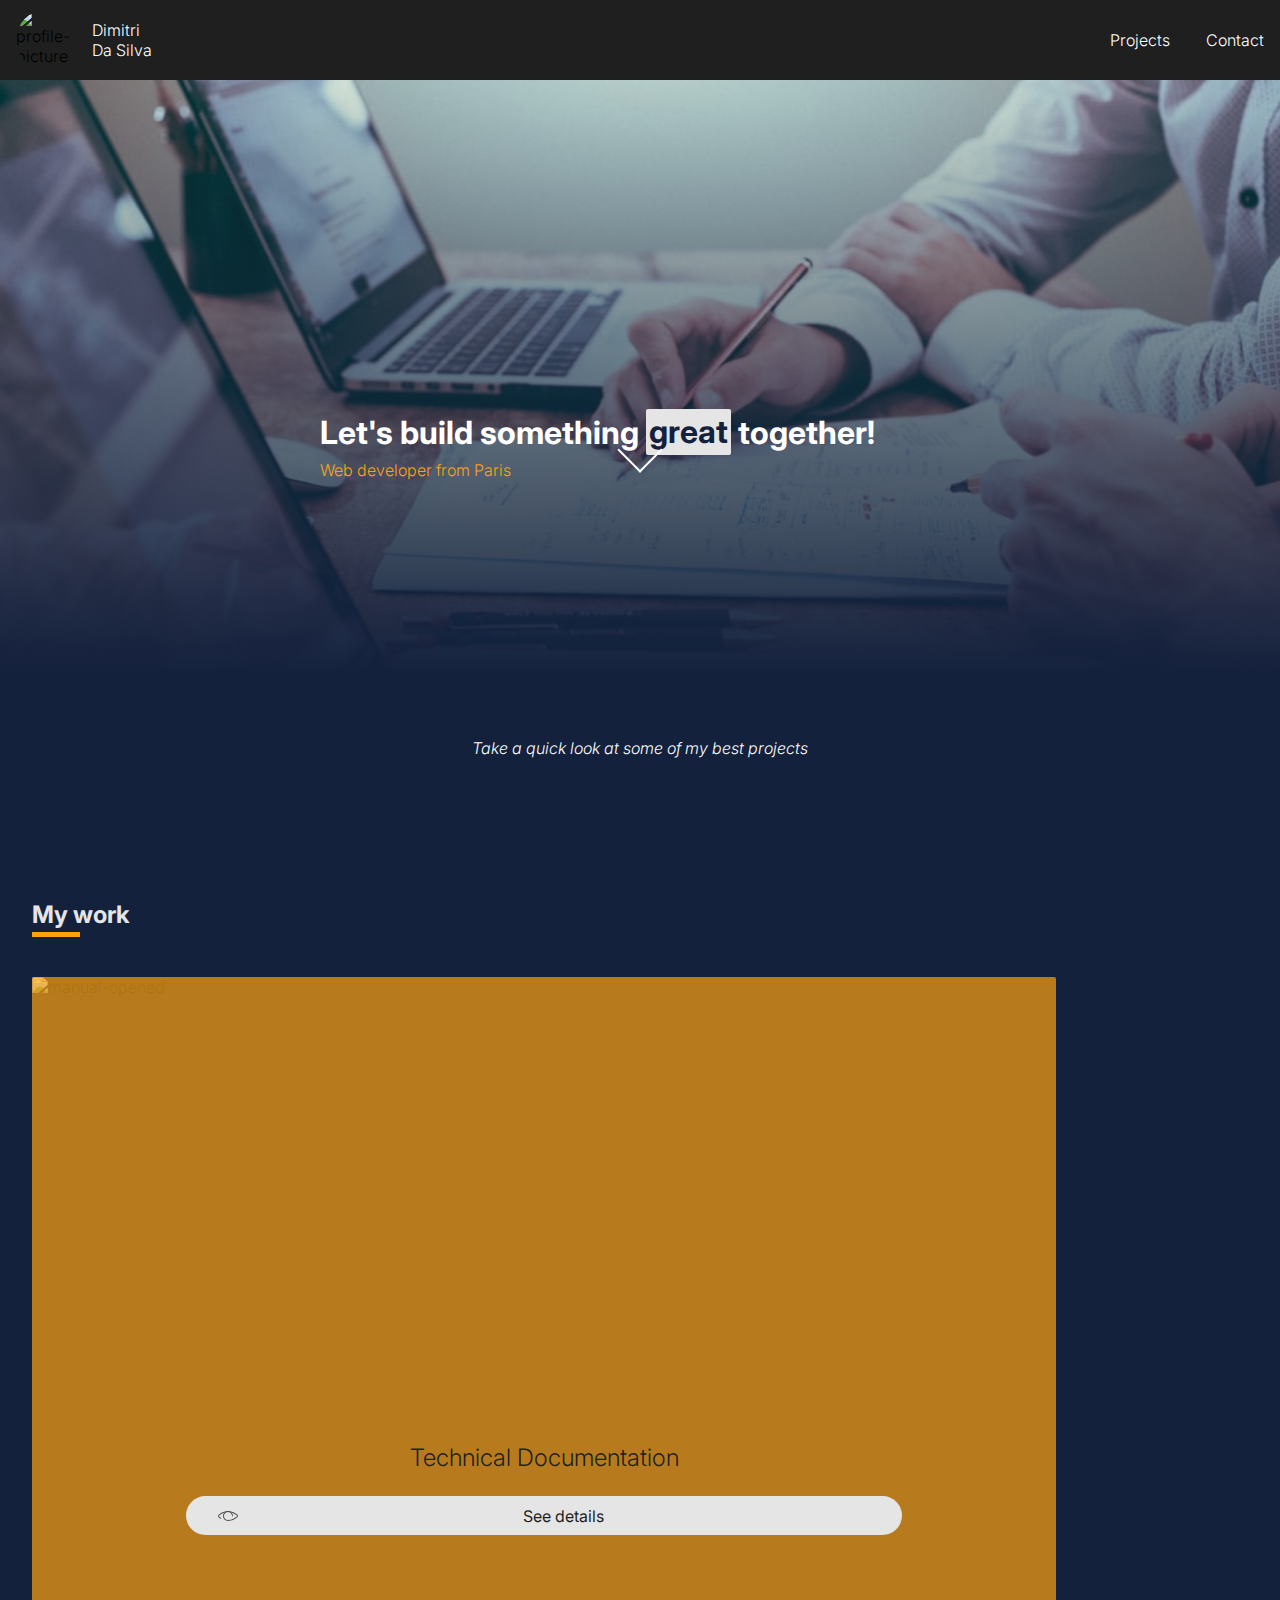
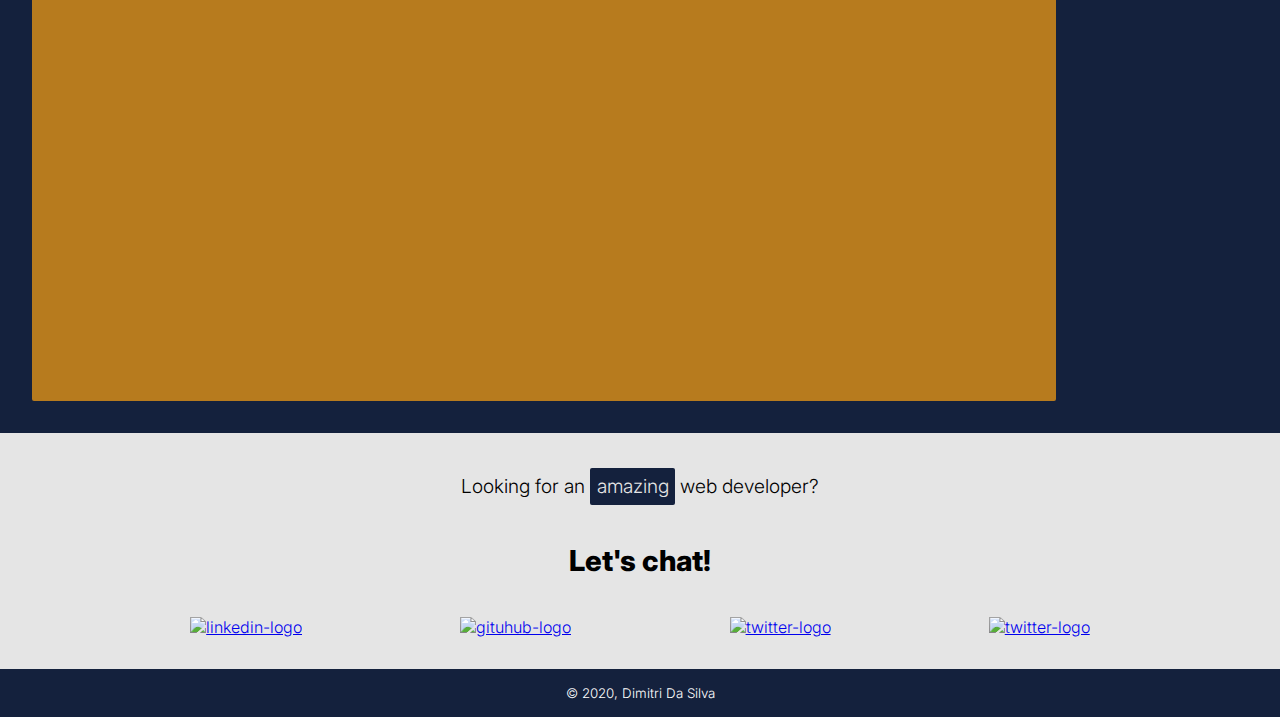
==== index.html @ 75703ab6 "Continued working on the layout. Will be finished tomorrow" ====
<!DOCTYPE html>
<html lang="en">
  <head>
    <meta charset="UTF-8" />
    <meta name="viewport" content="width=device-width, initial-scale=1.0" />
    <title>Document</title>
    <link rel="stylesheet" href="css/style.css" />
  </head>
  <body>
    <header>
      <div class="pic-header">
        <img
          class="pic-header__picture"
          src="img/profile-picture.jpg"
          alt="profile-picture"
        />
        <p class="pic-header__name">
          Dimitri <br />
          Da Silva
        </p>
      </div>

      <nav id="navbar" class="navbar">
        <ul class="navbar__menu">
          <li class="navbar__item">
            <a class="navbar__link" href="#projects">Projects</a>
          </li>
          <li class="navbar__item">
            <a class="navbar__link" href="#contact">Contact</a>
          </li>
        </ul>
      </nav>
    </header>

    <main>
      <section id="welcome" class="hero">
        <img
          src="img/background-image.jpg"
          alt="two-person-speaking-over-computers"
          class="hero__background-picture"
        />
        <h1 class="hero__title">
          Let's build something
          <span class="hero_title--yellow">great</span> together!
        </h1>
        <p class="hero__description">Web developer from Paris</p>
      </section>
      <section class="transition">
        <p class="transition__text">
          Take a quick look at some of my best projects
        </p>
        <div class="transition__arrow-down"></div>
      </section>

      <section id="projects" class="projects">
        <h2 class="projects__header">My work</h2>
        <div class="projects__items">
          <div class="projects__background">
            <img
              src="img/manual.jpg"
              alt="manual-opened"
              class="projects__background-img"
            />
            <div class="projects__background-color"></div>
          </div>
          <div class="projects__content">
            <div class="projects__highlight">
              <h2 class="projects__title" class="projects-title">
                Technical Documentation
              </h2>
              <button class="projects__button">
                <span class="projects__button-icon"></span>
                See details
              </button>
            </div>
            <div class="projects__details">
              <p class="projects__description">
                Javascript's technical documentation made for freeCodeCamp's
                Responsive Web Design Certification
              </p>
              <a
                href="https://dimitridasilva.github.io/FCC-Technical-Documentation-Page.github.io/"
                target="_blank"
                rel="noopener noreferrer"
                ><img
                  src="/img/external-logo-icon.svg"
                  alt="external-logo-icon"
                  class="projects__icons"
              /></a>
              <a
                href="https://github.com/DimitriDaSilva/FCC-Technical-Documentation-Page.github.io"
                target="_blank"
                rel="noopener noreferrer"
                ><img
                  src="/img/gituhub-logo.svg"
                  alt="gituhub-logo"
                  class="projects__icons"
              /></a>
            </div>
          </div>
        </div>
      </section>

      <section id="contact" class="contact">
        <div class="contact__text">
          <p class="contact__question">
            Looking for an <span>amazing</span> web developer?
          </p>
          <!-- here a rotation of adjectives amazing, creative, hard working, etc. -->
          <p class="contact__chat">Let's chat!</p>
        </div>
        <div class="contact__links">
          <a
            href="https://www.linkedin.com/in/dimitri-da-silva/"
            target="_blank"
            rel="noopener noreferrer"
            ><img
              src="/img/linkedin-logo.svg"
              alt="linkedin-logo"
              class="contact__icons"
              id="linkedin-logo"
          /></a>
          <a
            href="https://github.com/DimitriDaSilva/FCC-Technical-Documentation-Page.github.io"
            target="_blank"
            rel="noopener noreferrer"
            ><img
              src="/img/gituhub-logo.svg"
              alt="gituhub-logo"
              class="contact__icons"
              id="github-logo"
          /></a>
          <a
            href="https://twitter.com/dimtri_ds"
            target="_blank"
            rel="noopener noreferrer"
            ><img
              src="/img/twitter-logo.svg"
              alt="twitter-logo"
              class="contact__icons"
              id="twitter-logo"
          /></a>
          <a
            href="mailto:dimitri.gomes.da.silva@gmail.com"
            target="_blank"
            rel="noopener noreferrer"
            ><img
              src="/img/gmail-logo.svg"
              alt="twitter-logo"
              class="contact__icons"
              id="gmail-logo"
          /></a>
        </div>
      </section>
    </main>
    <footer class="footer">
      &copy 2020, Dimitri Da Silva
    </footer>
  </body>
</html>
---- css/style.css ----
@import url(https://fonts.googleapis.com/css2?family=Inter:wght@300;800&display=swap);

*,
*::before,
*::after {
  box-sizing: border-box;
}

:root {
  --darkest-color: #1f1f1f;
  --dark-color: #14213d;
  --flashy-color: #fca311;
  --light-color: #e5e5e5;
  --lightest-color: #fff;
}

body {
  margin: 0;
  font-family: "Inter", sans-serif;
  font-weight: 300;
}

header {
  position: fixed;
  left: 0;
  top: 0;
  height: 80px;
  width: 100%;
  background: var(--darkest-color);
  display: flex;
  align-items: center;
  justify-content: space-between;
  z-index: 3;
}

.pic-header {
  display: flex;
  align-items: center;
}

.pic-header__picture {
  object-fit: cover;
  border-radius: 50%;
  height: 60px;
  width: 60px;
  margin: 2rem 1rem;
}

.pic-header__name {
  color: #fff;
}

.navbar__menu {
  list-style-type: none;
}

.navbar__item {
  display: inline;
  margin: 0 1rem;
}

.navbar__link {
  text-decoration: none;
  color: #fff;
}

.navbar__link:hover {
  color: var(--flashy-color);
}

.navbar__link:hover::before {
  content: "";
  position: absolute;
  background: var(--flashy-color);
  width: 1.5rem;
  height: 0.05rem;
  margin-top: 1.2rem;
}

.hero {
  position: relative;
  height: 100vh;
  background: var(--dark-color);
  background: linear-gradient(
    0deg,
    var(--dark-color) 25%,
    rgba(0, 0, 0, 0) 100%
  );
  display: flex;
  align-items: center;
  justify-content: center;
  flex-direction: column;
}

.hero__background-picture {
  position: absolute;
  top: 0;
  left: 0;
  object-fit: cover;
  width: 100%;
  height: 100%;
  z-index: -1;
}

.hero__title {
  width: 50%;
  font-size: xx-large;
  color: var(--lightest-color);
  margin: 0;
}

.hero span {
  background: var(--light-color);
  color: var(--dark-color);
  padding: 0.2rem;
  border-radius: 2px;
}

.hero__description {
  width: 50%;
  color: var(--flashy-color);
  margin: 0.5rem 0;
}

.transition__text {
  width: 100%;
  margin: 0 auto;
  text-align: center;
  position: absolute;
  top: 82%;
  color: var(--lightest-color);
  font-style: italic;
}

.transition__arrow-down {
  width: 100%;
  margin: 0 auto;
  text-align: center;
}

.transition__arrow-down::after {
  content: "";
  width: 2rem;
  height: 2rem;
  position: absolute;
  margin: auto;
  top: 0;
  right: 0;
  bottom: 0;
  left: 0;
  border-right: 2px solid #fff;
  border-bottom: 2px solid #fff;
  -webkit-transform: rotate(45deg);
  transform: rotate(45deg);
  -webkit-animation: 3s arrow infinite ease;
  animation: 3s arrow infinite ease;
}

@-webkit-keyframes arrow {
  0%,
  100% {
    top: 75%;
  }
  50% {
    top: 85%;
  }
}
@keyframes arrow {
  0%,
  100% {
    top: 75%;
  }
  50% {
    top: 85%;
  }
}

.projects {
  padding: 0 2rem 2rem 2rem;
  background: var(--dark-color);
}

.projects__header {
  margin: 0;
  color: var(--light-color);
  margin-bottom: 3rem;
}

.projects__header::before {
  content: "";
  position: absolute;
  background: var(--flashy-color);
  width: 3rem;
  height: 0.3rem;
  margin-top: 2rem;
}

/* .projects__items {
  width: 80vw;
  height: 80vw;
  margin: 0;
} */

.projects__background-color {
  background: var(--flashy-color);
  opacity: 0.7;
  width: 80vw;
  height: 80vw;
  /* margin-left: 10vw;
  margin-right: 10vw; */
  z-index: 1;
  border-radius: 2px;
  position: absolute;
}

.projects__background-img {
  object-fit: cover;
  width: 80vw;
  height: 80vw;
  position: absolute;
  z-index: 0;
  border-radius: 2px;
}

.projects__content {
  z-index: 2;
  width: 80vw;
  height: 80vw;
  display: flex;
  justify-content: center;
  align-items: center;
}

.projects__highlight {
  display: flex;
  flex-direction: column;
  justify-content: center;
  align-items: center;
  width: inherit;
  height: inherit;
  z-index: 2;
}

.projects__title {
  color: var(--darkest-color);
  font-weight: 300;
  margin: 0;
  padding: 0 1rem;
  text-align: center;
}

.projects__button {
  background-color: var(--light-color);
  border: none;
  border-radius: 50px;
  width: 70%;
  color: var(--darkest-color);
  padding: 0.6rem 2rem;
  text-align: center;
  cursor: pointer;
  margin-top: 1.5rem;
  font-size: 16px;
  font-family: "Inter", sans-serif;
}

.projects__button-icon {
  background: url("../../img/eye.svg") no-repeat;
  filter: invert(27%) sepia(0%) saturate(4089%) hue-rotate(28deg)
    brightness(84%) contrast(69%);
  float: left;
  width: 20px;
  height: 20px;
  margin-right: 20px;
}

.projects__description,
.projects__icons {
  display: none;
}

.contact {
  background-color: var(--light-color);
  padding: 2rem;
  box-shadow: 5px 5px 5px black;
}

.contact__text {
  text-align: center;
  font-size: larger;
}

.contact__question span {
  background: var(--dark-color);
  color: var(--light-color);
  padding: 0.4rem;
  border-radius: 2px;
}

.contact__question {
  margin: 0.2rem 0 0;
  line-height: 2.3rem;
}

.contact__chat {
  font-size: 1.8rem;
  font-weight: 800;
  padding: 0.6rem 0;
}

.contact__links {
  display: flex;
  justify-content: space-evenly;
  align-items: center;
}

.contact__icons {
  height: 2rem;
}

#linkedin-logo:hover {
  filter: invert(14%) sepia(96%) saturate(3340%) hue-rotate(186deg)
    brightness(102%) contrast(101%);
}

#github-logo:hover {
  filter: invert(88%) sepia(3%) saturate(3061%) hue-rotate(332deg)
    brightness(91%) contrast(111%);
}

#twitter-logo:hover {
  filter: invert(68%) sepia(55%) saturate(2786%) hue-rotate(179deg)
    brightness(98%) contrast(91%);
}

#gmail-logo:hover {
  filter: invert(46%) sepia(27%) saturate(2437%) hue-rotate(327deg)
    brightness(81%) contrast(107%);
}

.footer {
  background: var(--dark-color);
  color: white;
  padding: 1rem 0;
  text-align: center;
  font-size: smaller;
}
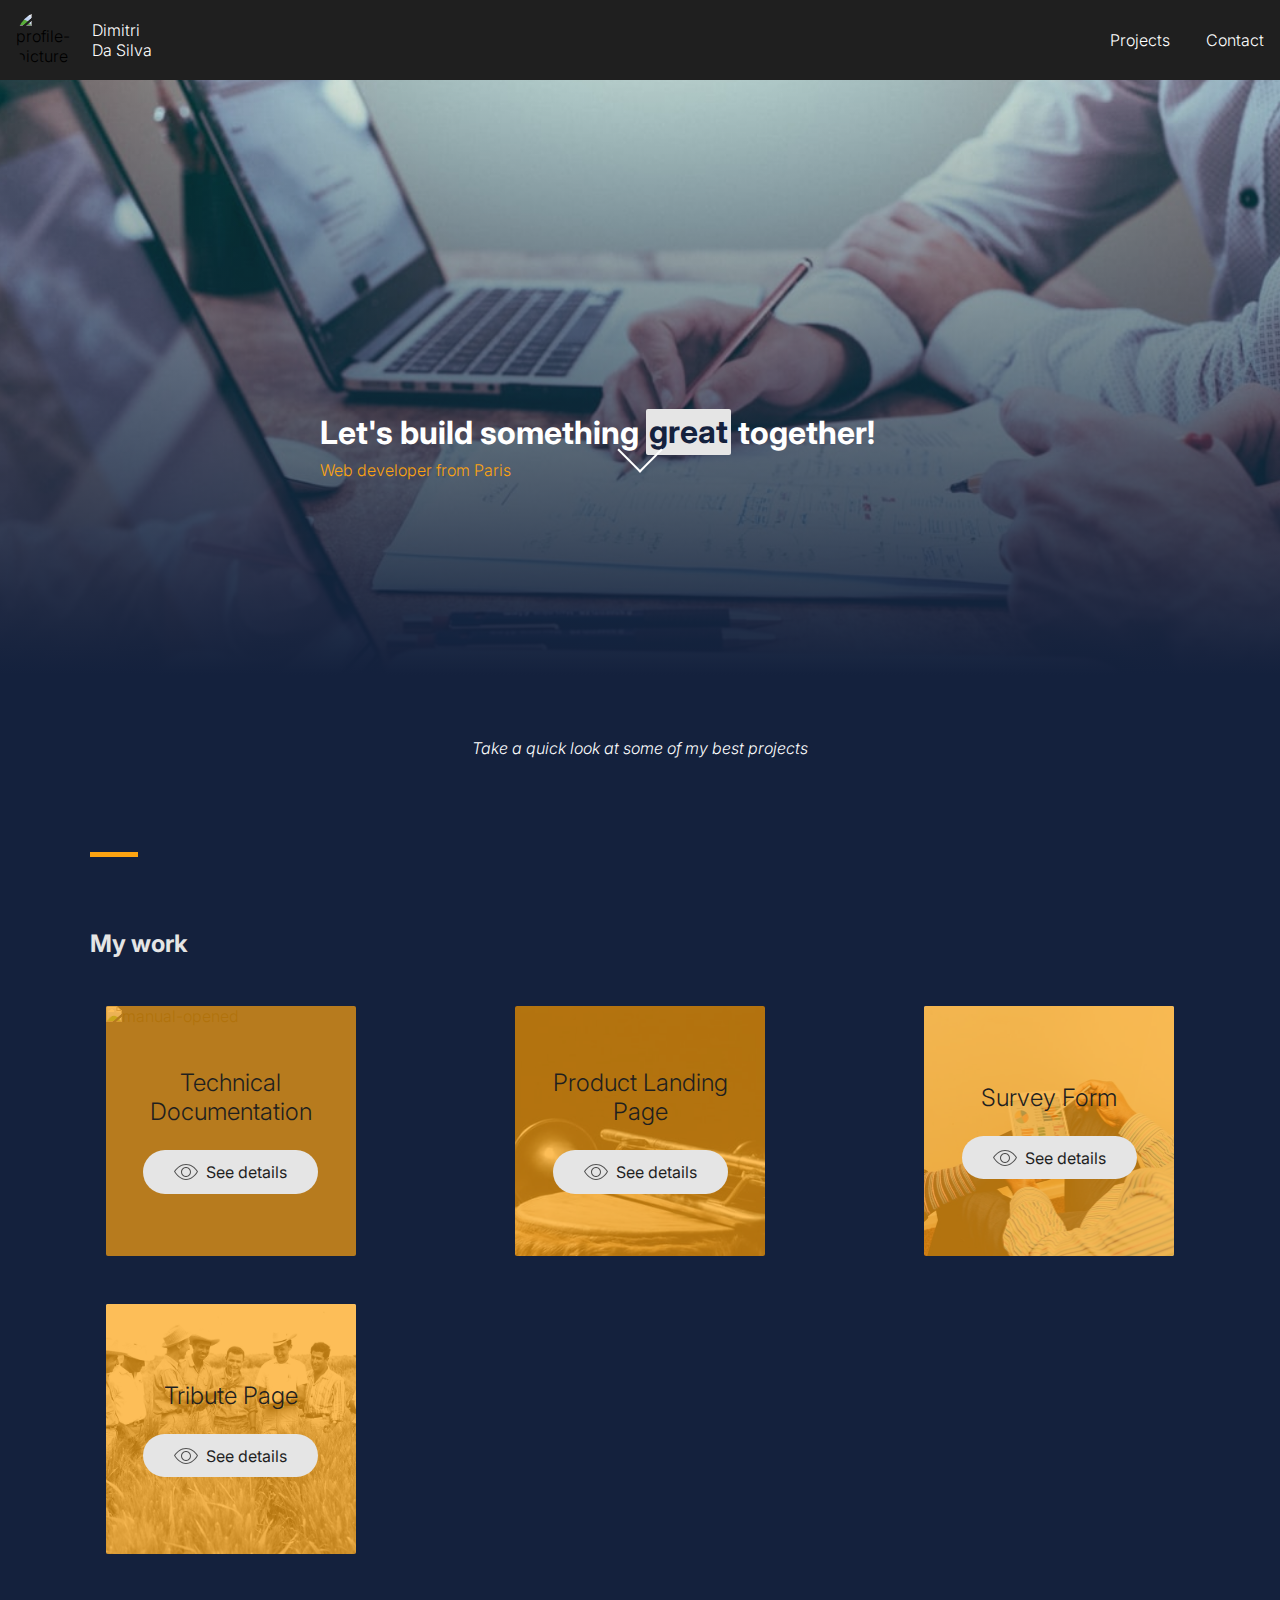
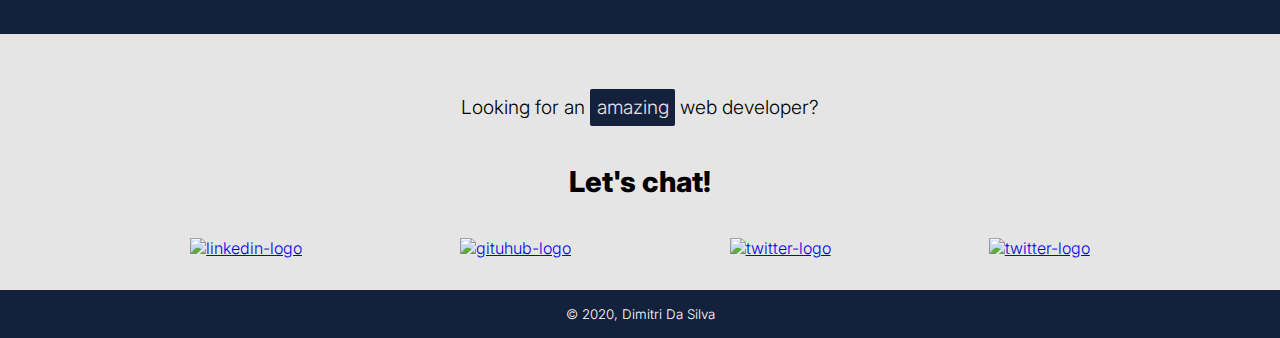
==== commit 2be09759: "Finished the project" ====
--- a/index.html
+++ b/index.html
@@ -3,7 +3,7 @@
   <head>
     <meta charset="UTF-8" />
     <meta name="viewport" content="width=device-width, initial-scale=1.0" />
-    <title>Document</title>
+    <title>Dimitri Da Silva | Web developer - Home</title>
     <link rel="stylesheet" href="css/style.css" />
   </head>
   <body>
@@ -23,7 +23,7 @@
       <nav id="navbar" class="navbar">
         <ul class="navbar__menu">
           <li class="navbar__item">
-            <a class="navbar__link" href="#projects">Projects</a>
+            <a class="navbar__link" href="#projects__id">Projects</a>
           </li>
           <li class="navbar__item">
             <a class="navbar__link" href="#contact">Contact</a>
@@ -33,7 +33,7 @@
     </header>
 
     <main>
-      <section id="welcome" class="hero">
+      <section id="welcome-section" class="hero">
         <img
           src="img/background-image.jpg"
           alt="two-person-speaking-over-computers"
@@ -53,55 +53,200 @@
       </section>
 
       <section id="projects" class="projects">
-        <h2 class="projects__header">My work</h2>
-        <div class="projects__items">
-          <div class="projects__background">
-            <img
-              src="img/manual.jpg"
-              alt="manual-opened"
-              class="projects__background-img"
-            />
-            <div class="projects__background-color"></div>
+        <h2 class="projects__header">
+          <span class="anchor" id="projects__id"> &nbsp; </span>
+          My work
+        </h2>
+        <div class="project-tile">
+          <div class="projects__item">
+            <div class="projects__background">
+              <img
+                src="img/manual.jpg"
+                alt="manual-opened"
+                class="projects__background-img"
+              />
+              <div class="projects__background-color"></div>
+            </div>
+            <div class="projects__content">
+              <div class="projects__highlight">
+                <h2 class="projects__title" class="projects-title">
+                  Technical Documentation
+                </h2>
+                <button class="projects__button">
+                  <!-- with JS have background content -->
+                  <span class="projects__button-icon"></span>
+                  See details
+                </button>
+              </div>
+              <div class="projects__details">
+                <p class="projects__description">
+                  Javascript's technical documentation made for freeCodeCamp's
+                  Responsive Web Design Certification
+                </p>
+                <a
+                  href="https://dimitridasilva.github.io/FCC-Technical-Documentation-Page.github.io/"
+                  target="_blank"
+                  rel="noopener noreferrer"
+                  ><img
+                    src="img/external-logo-icon.svg"
+                    alt="external-logo-icon"
+                    class="projects__icons"
+                /></a>
+                <a
+                  href="https://github.com/DimitriDaSilva/FCC-Technical-Documentation-Page.github.io"
+                  target="_blank"
+                  rel="noopener noreferrer"
+                  ><img
+                    src="img/gituhub-logo.svg"
+                    alt="gituhub-logo"
+                    class="projects__icons"
+                /></a>
+              </div>
+            </div>
           </div>
-          <div class="projects__content">
-            <div class="projects__highlight">
-              <h2 class="projects__title" class="projects-title">
-                Technical Documentation
-              </h2>
-              <button class="projects__button">
-                <span class="projects__button-icon"></span>
-                See details
-              </button>
-            </div>
-            <div class="projects__details">
-              <p class="projects__description">
-                Javascript's technical documentation made for freeCodeCamp's
-                Responsive Web Design Certification
-              </p>
-              <a
-                href="https://dimitridasilva.github.io/FCC-Technical-Documentation-Page.github.io/"
-                target="_blank"
-                rel="noopener noreferrer"
-                ><img
-                  src="/img/external-logo-icon.svg"
-                  alt="external-logo-icon"
-                  class="projects__icons"
-              /></a>
-              <a
-                href="https://github.com/DimitriDaSilva/FCC-Technical-Documentation-Page.github.io"
-                target="_blank"
-                rel="noopener noreferrer"
-                ><img
-                  src="/img/gituhub-logo.svg"
-                  alt="gituhub-logo"
-                  class="projects__icons"
-              /></a>
+          <div class="projects__item">
+            <div class="projects__background">
+              <img
+                src="img/trumpet-image.jpg"
+                alt="trumpet-image"
+                class="projects__background-img"
+              />
+              <div class="projects__background-color"></div>
+            </div>
+            <div class="projects__content">
+              <div class="projects__highlight">
+                <h2 class="projects__title" class="projects-title">
+                  Product Landing Page
+                </h2>
+                <button class="projects__button">
+                  <!-- with JS have background content -->
+                  <span class="projects__button-icon"></span>
+                  See details
+                </button>
+              </div>
+              <div class="projects__details">
+                <p class="projects__description">
+                  Javascript's technical documentation made for freeCodeCamp's
+                  Responsive Web Design Certification
+                </p>
+                <a
+                  href="https://dimitridasilva.github.io/FCC-Technical-Documentation-Page.github.io/"
+                  target="_blank"
+                  rel="noopener noreferrer"
+                  ><img
+                    src="img/external-logo-icon.svg"
+                    alt="external-logo-icon"
+                    class="projects__icons"
+                /></a>
+                <a
+                  href="https://github.com/DimitriDaSilva/FCC-Technical-Documentation-Page.github.io"
+                  target="_blank"
+                  rel="noopener noreferrer"
+                  ><img
+                    src="img/gituhub-logo.svg"
+                    alt="gituhub-logo"
+                    class="projects__icons"
+                /></a>
+              </div>
+            </div>
+          </div>
+          <div class="projects__item">
+            <div class="projects__background">
+              <img
+                src="img/survey.jpg"
+                alt="man-with-a-table"
+                class="projects__background-img"
+              />
+              <div class="projects__background-color"></div>
+            </div>
+            <div class="projects__content">
+              <div class="projects__highlight">
+                <h2 class="projects__title" class="projects-title">
+                  Survey Form
+                </h2>
+                <button class="projects__button">
+                  <!-- with JS have background content -->
+                  <span class="projects__button-icon"></span>
+                  See details
+                </button>
+              </div>
+              <div class="projects__details">
+                <p class="projects__description">
+                  Javascript's technical documentation made for freeCodeCamp's
+                  Responsive Web Design Certification
+                </p>
+                <a
+                  href="https://dimitridasilva.github.io/FCC-Technical-Documentation-Page.github.io/"
+                  target="_blank"
+                  rel="noopener noreferrer"
+                  ><img
+                    src="img/external-logo-icon.svg"
+                    alt="external-logo-icon"
+                    class="projects__icons"
+                /></a>
+                <a
+                  href="https://github.com/DimitriDaSilva/FCC-Technical-Documentation-Page.github.io"
+                  target="_blank"
+                  rel="noopener noreferrer"
+                  ><img
+                    src="img/gituhub-logo.svg"
+                    alt="gituhub-logo"
+                    class="projects__icons"
+                /></a>
+              </div>
+            </div>
+          </div>
+          <div class="projects__item">
+            <div class="projects__background">
+              <img
+                src="img/tribute.jpg"
+                alt="eight-men-standing-in-a-wheat-field"
+                class="projects__background-img"
+              />
+              <div class="projects__background-color"></div>
+            </div>
+            <div class="projects__content">
+              <div class="projects__highlight">
+                <h2 class="projects__title" class="projects-title">
+                  Tribute Page
+                </h2>
+                <button class="projects__button">
+                  <!-- with JS have background content -->
+                  <span class="projects__button-icon"></span>
+                  See details
+                </button>
+              </div>
+              <div class="projects__details">
+                <p class="projects__description">
+                  Javascript's technical documentation made for freeCodeCamp's
+                  Responsive Web Design Certification
+                </p>
+                <a
+                  href="https://dimitridasilva.github.io/FCC-Technical-Documentation-Page.github.io/"
+                  target="_blank"
+                  rel="noopener noreferrer"
+                  ><img
+                    src="img/external-logo-icon.svg"
+                    alt="external-logo-icon"
+                    class="projects__icons"
+                /></a>
+                <a
+                  href="https://github.com/DimitriDaSilva/FCC-Technical-Documentation-Page.github.io"
+                  target="_blank"
+                  rel="noopener noreferrer"
+                  ><img
+                    src="img/gituhub-logo.svg"
+                    alt="gituhub-logo"
+                    class="projects__icons"
+                /></a>
+              </div>
             </div>
           </div>
         </div>
       </section>
 
-      <section id="contact" class="contact">
+      <section class="contact">
+        <span class="anchor" id="contact"> &nbsp; </span>
         <div class="contact__text">
           <p class="contact__question">
             Looking for an <span>amazing</span> web developer?
@@ -115,17 +260,18 @@
             target="_blank"
             rel="noopener noreferrer"
             ><img
-              src="/img/linkedin-logo.svg"
+              src="img/linkedin-logo.svg"
               alt="linkedin-logo"
               class="contact__icons"
               id="linkedin-logo"
           /></a>
           <a
-            href="https://github.com/DimitriDaSilva/FCC-Technical-Documentation-Page.github.io"
+            href="https://github.com/DimitriDaSilva"
             target="_blank"
             rel="noopener noreferrer"
+            id="profile-link"
             ><img
-              src="/img/gituhub-logo.svg"
+              src="img/gituhub-logo.svg"
               alt="gituhub-logo"
               class="contact__icons"
               id="github-logo"
@@ -135,7 +281,7 @@
             target="_blank"
             rel="noopener noreferrer"
             ><img
-              src="/img/twitter-logo.svg"
+              src="img/twitter-logo.svg"
               alt="twitter-logo"
               class="contact__icons"
               id="twitter-logo"
@@ -145,16 +291,18 @@
             target="_blank"
             rel="noopener noreferrer"
             ><img
-              src="/img/gmail-logo.svg"
+              src="img/gmail-logo.svg"
               alt="twitter-logo"
               class="contact__icons"
               id="gmail-logo"
-          /></a>
+            /><!-- For this anchor it would be nice to have that https://codepen.io/eclarrrk/pen/ZZywZv --></a
+          >
         </div>
       </section>
     </main>
     <footer class="footer">
       &copy 2020, Dimitri Da Silva
     </footer>
+    <script src="https://cdn.freecodecamp.org/testable-projects-fcc/v1/bundle.js"></script>
   </body>
 </html>
--- a/css/style.css
+++ b/css/style.css
@@ -52,6 +52,8 @@
 
 .navbar__menu {
   list-style-type: none;
+  padding: 0;
+  /* float: right; */
 }
 
 .navbar__item {
@@ -75,6 +77,12 @@
   width: 1.5rem;
   height: 0.05rem;
   margin-top: 1.2rem;
+}
+
+.anchor {
+  margin-top: -80px;
+  padding-bottom: 80px;
+  display: block;
 }
 
 .hero {
@@ -130,6 +138,7 @@
   top: 82%;
   color: var(--lightest-color);
   font-style: italic;
+  padding: 0 0.5rem;
 }
 
 .transition__arrow-down {
@@ -176,7 +185,7 @@
 }
 
 .projects {
-  padding: 0 2rem 2rem 2rem;
+  padding: 0 7% 2rem;
   background: var(--dark-color);
 }
 
@@ -195,19 +204,20 @@
   margin-top: 2rem;
 }
 
-/* .projects__items {
-  width: 80vw;
-  height: 80vw;
-  margin: 0;
-} */
+.project-tile {
+  display: block;
+}
+
+.projects__item {
+  margin-bottom: 3rem;
+}
 
 .projects__background-color {
   background: var(--flashy-color);
   opacity: 0.7;
-  width: 80vw;
-  height: 80vw;
-  /* margin-left: 10vw;
-  margin-right: 10vw; */
+  width: 86vw;
+
+  height: 86vw;
   z-index: 1;
   border-radius: 2px;
   position: absolute;
@@ -215,8 +225,9 @@
 
 .projects__background-img {
   object-fit: cover;
-  width: 80vw;
-  height: 80vw;
+  width: 86vw;
+  height: 86vw;
+
   position: absolute;
   z-index: 0;
   border-radius: 2px;
@@ -224,11 +235,14 @@
 
 .projects__content {
   z-index: 2;
-  width: 80vw;
-  height: 80vw;
+  width: 86vw;
+
+  height: 86vw;
   display: flex;
   justify-content: center;
   align-items: center;
+  margin: 0;
+  padding: 0;
 }
 
 .projects__highlight {
@@ -255,22 +269,30 @@
   border-radius: 50px;
   width: 70%;
   color: var(--darkest-color);
-  padding: 0.6rem 2rem;
-  text-align: center;
+  padding: 0.6rem 1rem;
   cursor: pointer;
   margin-top: 1.5rem;
   font-size: 16px;
   font-family: "Inter", sans-serif;
+  display: flex;
+  align-items: center;
+  justify-content: center;
 }
 
 .projects__button-icon {
-  background: url("../../img/eye.svg") no-repeat;
+  background: url([data-uri]);
   filter: invert(27%) sepia(0%) saturate(4089%) hue-rotate(28deg)
     brightness(84%) contrast(69%);
   float: left;
-  width: 20px;
-  height: 20px;
-  margin-right: 20px;
+  width: 24px;
+  height: 24px;
+  margin-right: 8px;
+}
+
+.projects__button:focus {
+  .projects__highlight {
+    display: none;
+  }
 }
 
 .projects__description,
@@ -281,7 +303,6 @@
 .contact {
   background-color: var(--light-color);
   padding: 2rem;
-  box-shadow: 5px 5px 5px black;
 }
 
 .contact__text {
@@ -343,4 +364,33 @@
   padding: 1rem 0;
   text-align: center;
   font-size: smaller;
-}
+  z-index: -1;
+  position: relative;
+}
+
+@media (min-width: 670px) {
+  .project-tile {
+    display: flex;
+    flex-wrap: wrap;
+    justify-content: space-between;
+  }
+
+  .projects__item {
+    padding: 0 1rem;
+  }
+
+  .projects__background-color {
+    width: 250px;
+    height: 250px;
+  }
+
+  .projects__background-img {
+    width: 250px;
+    height: 250px;
+  }
+
+  .projects__content {
+    width: 250px;
+    height: 250px;
+  }
+}
